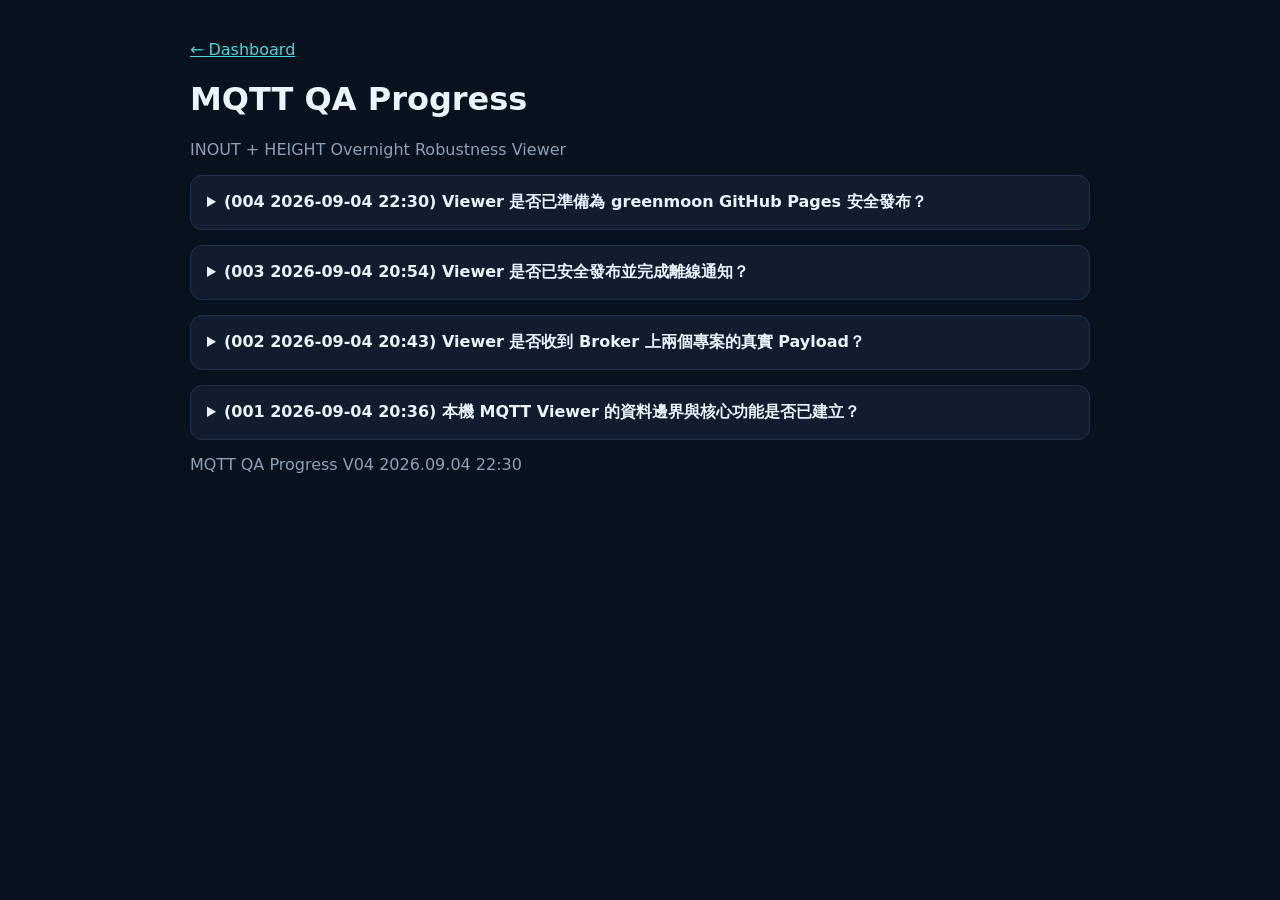
==== docs/qa_mqtt_progress_daily_digest.html @ 219591f7 "Add MQTT INOUT and HEIGHT robustness viewer" ====
<!doctype html>
<html lang="zh-Hant"><head><meta charset="utf-8"><meta name="viewport" content="width=device-width,initial-scale=1">
<title>MQTT QA Progress V04 2026.09.04 22:30</title>
<style>body{max-width:900px;margin:40px auto;padding:0 20px;background:#08111e;color:#eaf4ff;font:16px system-ui}a{color:#3ddbd9}details{background:#101d2f;border:1px solid #203149;border-radius:12px;padding:16px;margin:15px 0}summary{cursor:pointer;font-weight:800}li{margin:8px 0}.muted{color:#8da0b5}</style>
</head><body><p><a href="../index.html">← Dashboard</a></p><h1>MQTT QA Progress</h1><p class="muted">INOUT + HEIGHT Overnight Robustness Viewer</p>
<details><summary>(004 2026-09-04 22:30) Viewer 是否已準備為 greenmoon GitHub Pages 安全發布？</summary><h3>已驗證答案</h3><p>是。已建立不依賴本機 API 的公開快照 fallback，排除 Broker 設定、原始 JSONL 與建置快取，並遮罩裝置 ID。</p><h3>支持細節</h3><ul><li>GitHub repo 名稱與本機資料夾一致：<code>codex_on_MQTT_project</code>。</li><li>公開頁仍顯示已驗證真實 Payload 欄位、健康指數與統計，但清楚標示 VERIFIED SNAPSHOT。</li><li>下一驗證：推送後確認 GitHub Pages HTTP 200 與頁面標題。</li></ul></details>
<details><summary>(003 2026-09-04 20:54) Viewer 是否已安全發布並完成離線通知？</summary><h3>已驗證答案</h3><p>是。公開安全快照已完成正式部署，全球網址可用，並已寄送標題含 FINISHED 與全球網址的 Gmail 通知至指定信箱。</p><h3>支持細節</h3><ul><li>Global URL：<a href="https://mqtt-inout-height-robustness.kevinwei0926.chatgpt.site">mqtt-inout-height-robustness.kevinwei0926.chatgpt.site</a></li><li>公開版已排除 Broker 設定、原始 JSONL，並遮罩裝置 ID。</li><li>公開版呈現已驗證快照，不宣稱為即時 Broker 連線。</li></ul></details>
<details><summary>(002 2026-09-04 20:43) Viewer 是否收到 Broker 上兩個專案的真實 Payload？</summary><h3>已驗證答案</h3><p>是。短期擷取期間 INOUT 與 HEIGHT 各連續收到有效 JSON，兩者有效率及當下健康指數皆為 100%。</p><h3>實測 Payload 證據</h3><ul><li>INOUT：f/s/i/o/e/id 欄位完整。</li><li>HEIGHT：id/install_loc 與原雷達 JSON 欄位完整。</li><li>兩個 Topic 均觀察到約 1 秒週期，短期內沒有 gap 或 JSON 解析失敗。</li><li>此結果只證明短期連線正常；整夜穩定度尚須持續監控後才能下結論。</li></ul></details>
<details><summary>(001 2026-09-04 20:36) 本機 MQTT Viewer 的資料邊界與核心功能是否已建立？</summary><h3>已驗證答案</h3><p>已建立只讀 MQTT 訂閱器、本機 API、JSONL 原始／故障記錄、雙專案即時 Payload 顯示、0–100 健康指數、動態曲線與歷史檔案載入／回放。</p><h3>支持細節</h3><ul><li>Topic：INOUT 使用 <code>inout</code>，HEIGHT 使用 <code>height</code>，預設週期均為 1 秒。</li><li>UART 仍由各 ESP32 韌體擁有；監控工具只讀 MQTT。</li></ul></details>
<footer class="muted">MQTT QA Progress V04 2026.09.04 22:30</footer></body></html>
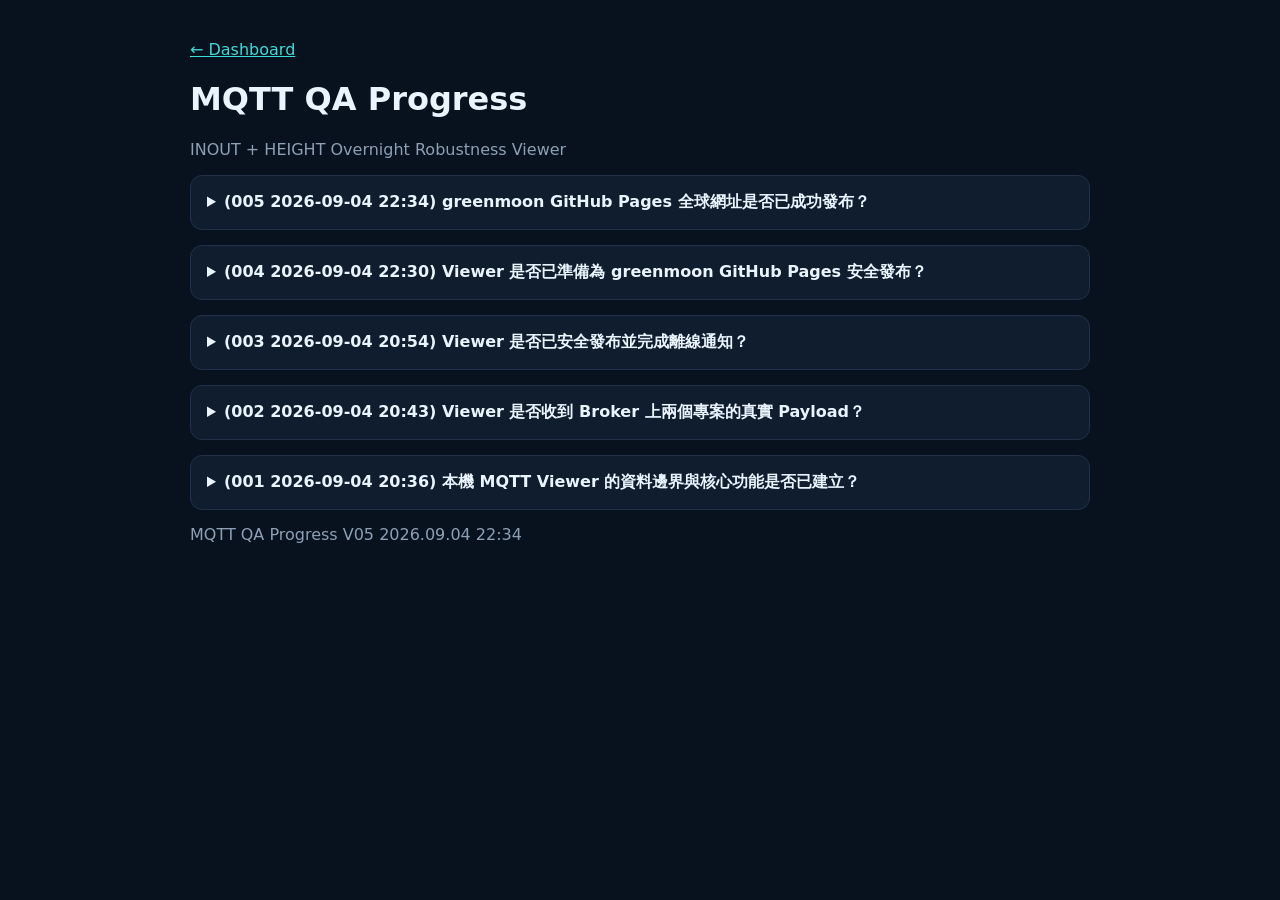
==== commit d2c7b92a: "Record GitHub Pages publication" ====
--- a/docs/qa_mqtt_progress_daily_digest.html
+++ b/docs/qa_mqtt_progress_daily_digest.html
@@ -1,10 +1,11 @@
 <!doctype html>
 <html lang="zh-Hant"><head><meta charset="utf-8"><meta name="viewport" content="width=device-width,initial-scale=1">
-<title>MQTT QA Progress V04 2026.09.04 22:30</title>
+<title>MQTT QA Progress V05 2026.09.04 22:34</title>
 <style>body{max-width:900px;margin:40px auto;padding:0 20px;background:#08111e;color:#eaf4ff;font:16px system-ui}a{color:#3ddbd9}details{background:#101d2f;border:1px solid #203149;border-radius:12px;padding:16px;margin:15px 0}summary{cursor:pointer;font-weight:800}li{margin:8px 0}.muted{color:#8da0b5}</style>
 </head><body><p><a href="../index.html">← Dashboard</a></p><h1>MQTT QA Progress</h1><p class="muted">INOUT + HEIGHT Overnight Robustness Viewer</p>
+<details><summary>(005 2026-09-04 22:34) greenmoon GitHub Pages 全球網址是否已成功發布？</summary><h3>已驗證答案</h3><p>是。Repo 已建立並推送至 greenmoon，GitHub Pages 首次建置狀態為 built，全球網址回傳 HTTP 200 且標題正確。</p><h3>支持細節</h3><ul><li>Repo：<a href="https://github.com/greenmoon/codex_on_MQTT_project">github.com/greenmoon/codex_on_MQTT_project</a></li><li>Global URL：<a href="https://greenmoon.github.io/codex_on_MQTT_project/">greenmoon.github.io/codex_on_MQTT_project</a></li><li>公開頁採用安全快照 fallback；本機啟動 monitor.py 時仍使用即時 MQTT API。</li></ul></details>
 <details><summary>(004 2026-09-04 22:30) Viewer 是否已準備為 greenmoon GitHub Pages 安全發布？</summary><h3>已驗證答案</h3><p>是。已建立不依賴本機 API 的公開快照 fallback，排除 Broker 設定、原始 JSONL 與建置快取，並遮罩裝置 ID。</p><h3>支持細節</h3><ul><li>GitHub repo 名稱與本機資料夾一致：<code>codex_on_MQTT_project</code>。</li><li>公開頁仍顯示已驗證真實 Payload 欄位、健康指數與統計，但清楚標示 VERIFIED SNAPSHOT。</li><li>下一驗證：推送後確認 GitHub Pages HTTP 200 與頁面標題。</li></ul></details>
 <details><summary>(003 2026-09-04 20:54) Viewer 是否已安全發布並完成離線通知？</summary><h3>已驗證答案</h3><p>是。公開安全快照已完成正式部署，全球網址可用，並已寄送標題含 FINISHED 與全球網址的 Gmail 通知至指定信箱。</p><h3>支持細節</h3><ul><li>Global URL：<a href="https://mqtt-inout-height-robustness.kevinwei0926.chatgpt.site">mqtt-inout-height-robustness.kevinwei0926.chatgpt.site</a></li><li>公開版已排除 Broker 設定、原始 JSONL，並遮罩裝置 ID。</li><li>公開版呈現已驗證快照，不宣稱為即時 Broker 連線。</li></ul></details>
 <details><summary>(002 2026-09-04 20:43) Viewer 是否收到 Broker 上兩個專案的真實 Payload？</summary><h3>已驗證答案</h3><p>是。短期擷取期間 INOUT 與 HEIGHT 各連續收到有效 JSON，兩者有效率及當下健康指數皆為 100%。</p><h3>實測 Payload 證據</h3><ul><li>INOUT：f/s/i/o/e/id 欄位完整。</li><li>HEIGHT：id/install_loc 與原雷達 JSON 欄位完整。</li><li>兩個 Topic 均觀察到約 1 秒週期，短期內沒有 gap 或 JSON 解析失敗。</li><li>此結果只證明短期連線正常；整夜穩定度尚須持續監控後才能下結論。</li></ul></details>
 <details><summary>(001 2026-09-04 20:36) 本機 MQTT Viewer 的資料邊界與核心功能是否已建立？</summary><h3>已驗證答案</h3><p>已建立只讀 MQTT 訂閱器、本機 API、JSONL 原始／故障記錄、雙專案即時 Payload 顯示、0–100 健康指數、動態曲線與歷史檔案載入／回放。</p><h3>支持細節</h3><ul><li>Topic：INOUT 使用 <code>inout</code>，HEIGHT 使用 <code>height</code>，預設週期均為 1 秒。</li><li>UART 仍由各 ESP32 韌體擁有；監控工具只讀 MQTT。</li></ul></details>
-<footer class="muted">MQTT QA Progress V04 2026.09.04 22:30</footer></body></html>
+<footer class="muted">MQTT QA Progress V05 2026.09.04 22:34</footer></body></html>
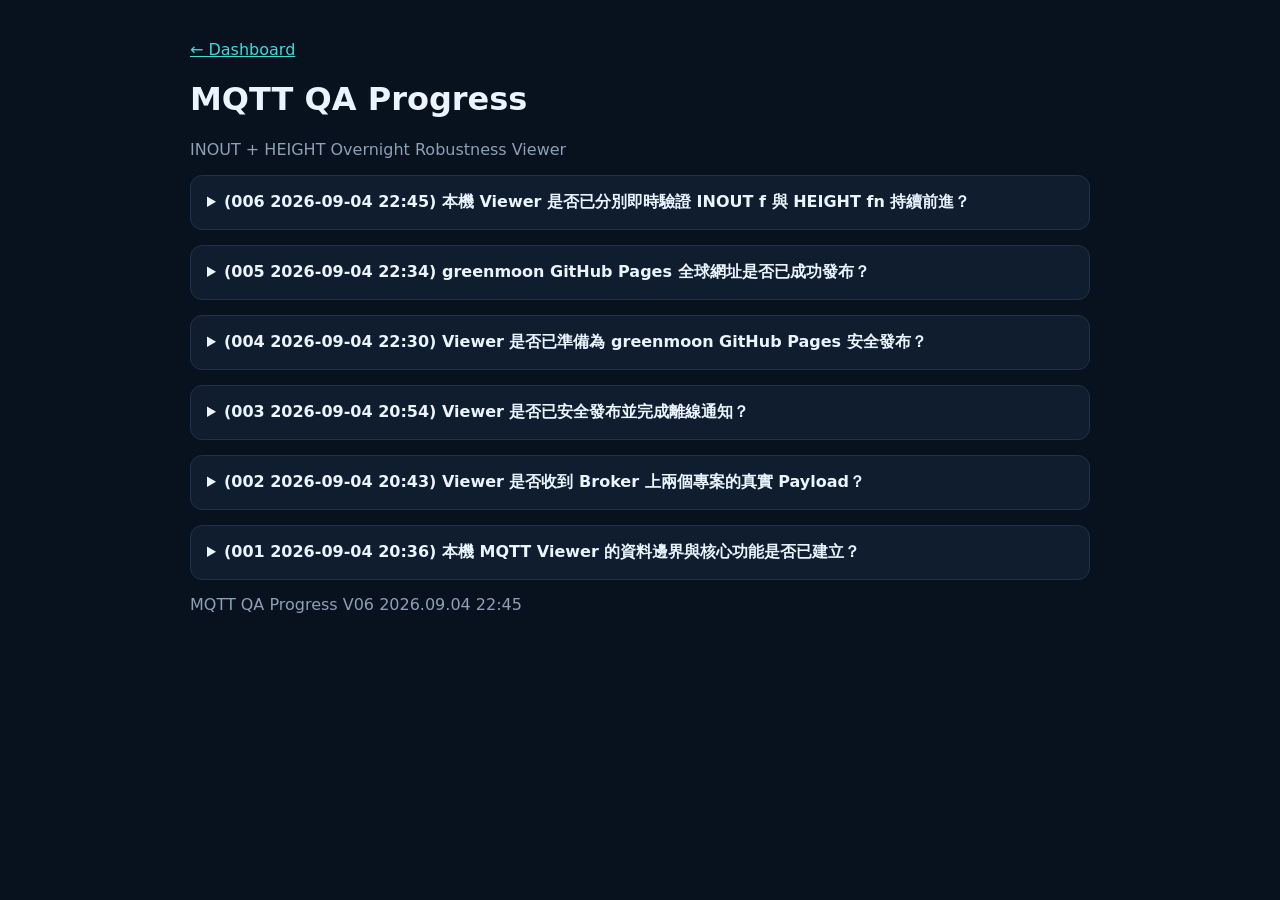
==== commit ba70c7d0: "Add real-time frame and timing health curves" ====
--- a/docs/qa_mqtt_progress_daily_digest.html
+++ b/docs/qa_mqtt_progress_daily_digest.html
@@ -1,11 +1,12 @@
 <!doctype html>
 <html lang="zh-Hant"><head><meta charset="utf-8"><meta name="viewport" content="width=device-width,initial-scale=1">
-<title>MQTT QA Progress V05 2026.09.04 22:34</title>
+<title>MQTT QA Progress V06 2026.09.04 22:45</title>
 <style>body{max-width:900px;margin:40px auto;padding:0 20px;background:#08111e;color:#eaf4ff;font:16px system-ui}a{color:#3ddbd9}details{background:#101d2f;border:1px solid #203149;border-radius:12px;padding:16px;margin:15px 0}summary{cursor:pointer;font-weight:800}li{margin:8px 0}.muted{color:#8da0b5}</style>
 </head><body><p><a href="../index.html">← Dashboard</a></p><h1>MQTT QA Progress</h1><p class="muted">INOUT + HEIGHT Overnight Robustness Viewer</p>
+<details><summary>(006 2026-09-04 22:45) 本機 Viewer 是否已分別即時驗證 INOUT f 與 HEIGHT fn 持續前進？</summary><h3>已驗證答案</h3><p>是。更新後的 MQTT Client 同時訂閱兩個 Topic，實測 INOUT f 與 HEIGHT fn 均持續增加，並已在同一頁加入 Frame Delta、訊息間隔與健康指數三組動態曲線。</p><h3>支持細節</h3><ul><li>INOUT 最新實測 f=626158，Frame Delta 約 12–13。</li><li>HEIGHT 最新實測 fn=1001844，Frame Delta 約 20。</li><li>兩者訊息間隔約 0.9–1.1 秒，有效率 100%，stall=0、rollback=0。</li><li>連續三次 Frame 不變會記錄 frame_stalled；Frame 倒退會記錄 frame_rollback。</li><li>Broker 未開放 WebSocket/TLS 常見連接埠，故 GitHub Pages 只能安全顯示已驗證快照；真正即時畫面由本機 monitor.py 提供。</li></ul></details>
 <details><summary>(005 2026-09-04 22:34) greenmoon GitHub Pages 全球網址是否已成功發布？</summary><h3>已驗證答案</h3><p>是。Repo 已建立並推送至 greenmoon，GitHub Pages 首次建置狀態為 built，全球網址回傳 HTTP 200 且標題正確。</p><h3>支持細節</h3><ul><li>Repo：<a href="https://github.com/greenmoon/codex_on_MQTT_project">github.com/greenmoon/codex_on_MQTT_project</a></li><li>Global URL：<a href="https://greenmoon.github.io/codex_on_MQTT_project/">greenmoon.github.io/codex_on_MQTT_project</a></li><li>公開頁採用安全快照 fallback；本機啟動 monitor.py 時仍使用即時 MQTT API。</li></ul></details>
 <details><summary>(004 2026-09-04 22:30) Viewer 是否已準備為 greenmoon GitHub Pages 安全發布？</summary><h3>已驗證答案</h3><p>是。已建立不依賴本機 API 的公開快照 fallback，排除 Broker 設定、原始 JSONL 與建置快取，並遮罩裝置 ID。</p><h3>支持細節</h3><ul><li>GitHub repo 名稱與本機資料夾一致：<code>codex_on_MQTT_project</code>。</li><li>公開頁仍顯示已驗證真實 Payload 欄位、健康指數與統計，但清楚標示 VERIFIED SNAPSHOT。</li><li>下一驗證：推送後確認 GitHub Pages HTTP 200 與頁面標題。</li></ul></details>
 <details><summary>(003 2026-09-04 20:54) Viewer 是否已安全發布並完成離線通知？</summary><h3>已驗證答案</h3><p>是。公開安全快照已完成正式部署，全球網址可用，並已寄送標題含 FINISHED 與全球網址的 Gmail 通知至指定信箱。</p><h3>支持細節</h3><ul><li>Global URL：<a href="https://mqtt-inout-height-robustness.kevinwei0926.chatgpt.site">mqtt-inout-height-robustness.kevinwei0926.chatgpt.site</a></li><li>公開版已排除 Broker 設定、原始 JSONL，並遮罩裝置 ID。</li><li>公開版呈現已驗證快照，不宣稱為即時 Broker 連線。</li></ul></details>
 <details><summary>(002 2026-09-04 20:43) Viewer 是否收到 Broker 上兩個專案的真實 Payload？</summary><h3>已驗證答案</h3><p>是。短期擷取期間 INOUT 與 HEIGHT 各連續收到有效 JSON，兩者有效率及當下健康指數皆為 100%。</p><h3>實測 Payload 證據</h3><ul><li>INOUT：f/s/i/o/e/id 欄位完整。</li><li>HEIGHT：id/install_loc 與原雷達 JSON 欄位完整。</li><li>兩個 Topic 均觀察到約 1 秒週期，短期內沒有 gap 或 JSON 解析失敗。</li><li>此結果只證明短期連線正常；整夜穩定度尚須持續監控後才能下結論。</li></ul></details>
 <details><summary>(001 2026-09-04 20:36) 本機 MQTT Viewer 的資料邊界與核心功能是否已建立？</summary><h3>已驗證答案</h3><p>已建立只讀 MQTT 訂閱器、本機 API、JSONL 原始／故障記錄、雙專案即時 Payload 顯示、0–100 健康指數、動態曲線與歷史檔案載入／回放。</p><h3>支持細節</h3><ul><li>Topic：INOUT 使用 <code>inout</code>，HEIGHT 使用 <code>height</code>，預設週期均為 1 秒。</li><li>UART 仍由各 ESP32 韌體擁有；監控工具只讀 MQTT。</li></ul></details>
-<footer class="muted">MQTT QA Progress V05 2026.09.04 22:34</footer></body></html>
+<footer class="muted">MQTT QA Progress V06 2026.09.04 22:45</footer></body></html>
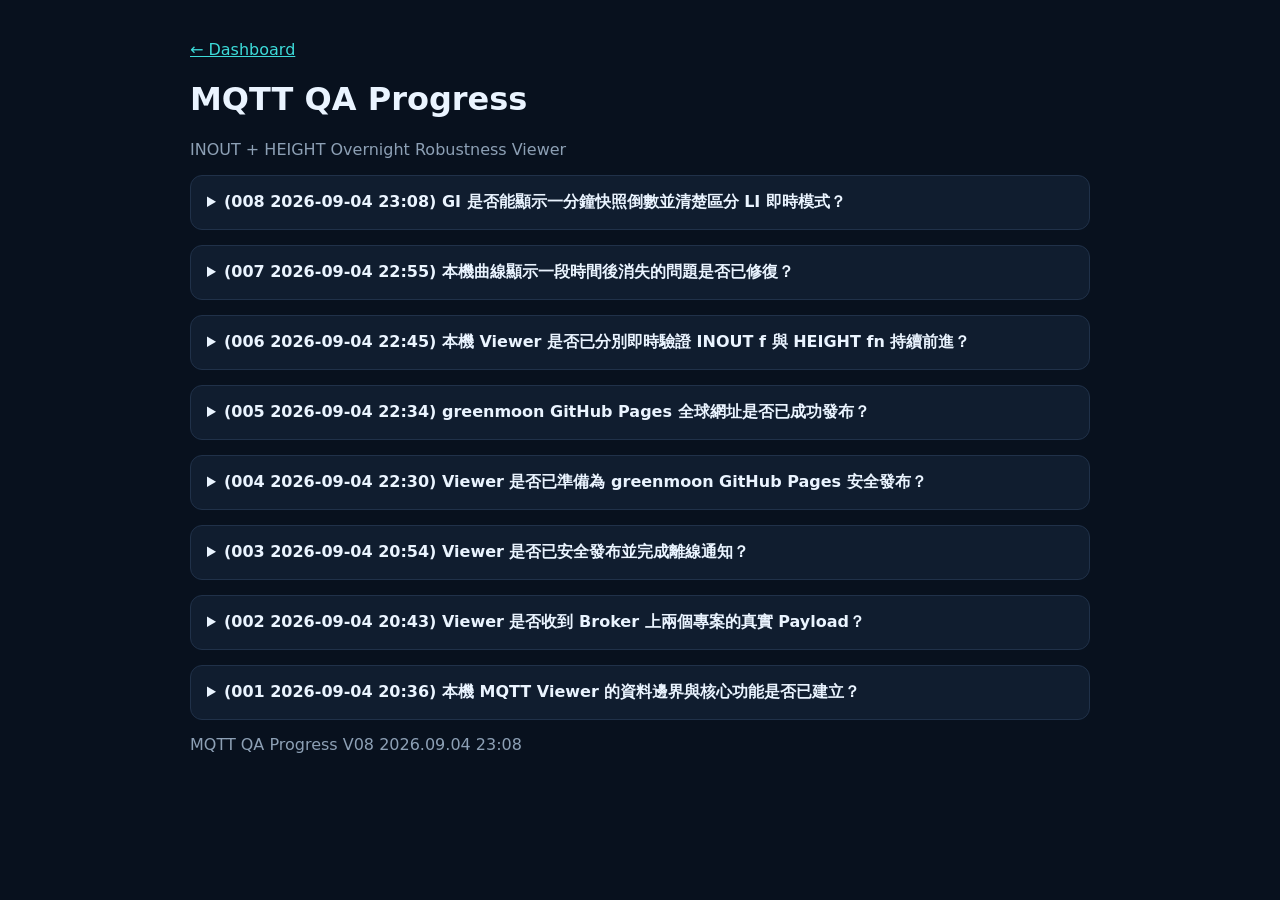
==== commit 2298c172: "Add one-minute global snapshot countdown" ====
--- a/docs/qa_mqtt_progress_daily_digest.html
+++ b/docs/qa_mqtt_progress_daily_digest.html
@@ -1,12 +1,14 @@
 <!doctype html>
 <html lang="zh-Hant"><head><meta charset="utf-8"><meta name="viewport" content="width=device-width,initial-scale=1">
-<title>MQTT QA Progress V06 2026.09.04 22:45</title>
+<title>MQTT QA Progress V08 2026.09.04 23:08</title>
 <style>body{max-width:900px;margin:40px auto;padding:0 20px;background:#08111e;color:#eaf4ff;font:16px system-ui}a{color:#3ddbd9}details{background:#101d2f;border:1px solid #203149;border-radius:12px;padding:16px;margin:15px 0}summary{cursor:pointer;font-weight:800}li{margin:8px 0}.muted{color:#8da0b5}</style>
 </head><body><p><a href="../index.html">← Dashboard</a></p><h1>MQTT QA Progress</h1><p class="muted">INOUT + HEIGHT Overnight Robustness Viewer</p>
+<details><summary>(008 2026-09-04 23:08) GI 是否能顯示一分鐘快照倒數並清楚區分 LI 即時模式？</summary><h3>已驗證答案</h3><p>是。LI 已驗證顯示 LIVE MQTT 且隱藏快照倒數；GI 會顯示最後快照時間、01:00 倒數，並每分鐘以防快取網址檢查 snapshot.json。</p><h3>支持細節</h3><ul><li>取得新版本時顯示 NEW SNAPSHOT RECEIVED。</li><li>倒數結束但 GitHub Pages 尚未發布新檔時顯示 WAITING FOR SNAPSHOT DEPLOYMENT。</li><li>快照超過 90 秒與 3 分鐘時分別顯示 SNAPSHOT DELAYED 與 SNAPSHOT OFFLINE。</li><li>新增 export_snapshot.py，公開快照不含 Broker 位址，裝置 ID 已遮罩，每個專案保留最近 60 點曲線。</li></ul></details>
+<details><summary>(007 2026-09-04 22:55) 本機曲線顯示一段時間後消失的問題是否已修復？</summary><h3>已驗證答案</h3><p>是。Canvas 現在使用固定的 CSS 邏輯高度，並只將 DPR 套用於內部像素緩衝區，避免每秒重繪時高度重複倍增而造成記憶體膨脹、白屏或破圖。</p><h3>支持細節</h3><ul><li>健康指數曲線固定為 240px；Frame Delta 與訊息間隔曲線固定為 210px。</li><li>DPR 上限設為 2，兼顧 Retina 清晰度與長時間記憶體穩定。</li><li>每次重繪使用 setTransform 重設比例，不累積 Canvas transform。</li><li>本機 BROKER CONNECTED 狀態下持續輪詢 12 秒，三張曲線重繪前後皆保持 480／420／420 內部像素高度，且瀏覽器錯誤數為 0。</li></ul></details>
 <details><summary>(006 2026-09-04 22:45) 本機 Viewer 是否已分別即時驗證 INOUT f 與 HEIGHT fn 持續前進？</summary><h3>已驗證答案</h3><p>是。更新後的 MQTT Client 同時訂閱兩個 Topic，實測 INOUT f 與 HEIGHT fn 均持續增加，並已在同一頁加入 Frame Delta、訊息間隔與健康指數三組動態曲線。</p><h3>支持細節</h3><ul><li>INOUT 最新實測 f=626158，Frame Delta 約 12–13。</li><li>HEIGHT 最新實測 fn=1001844，Frame Delta 約 20。</li><li>兩者訊息間隔約 0.9–1.1 秒，有效率 100%，stall=0、rollback=0。</li><li>連續三次 Frame 不變會記錄 frame_stalled；Frame 倒退會記錄 frame_rollback。</li><li>Broker 未開放 WebSocket/TLS 常見連接埠，故 GitHub Pages 只能安全顯示已驗證快照；真正即時畫面由本機 monitor.py 提供。</li></ul></details>
 <details><summary>(005 2026-09-04 22:34) greenmoon GitHub Pages 全球網址是否已成功發布？</summary><h3>已驗證答案</h3><p>是。Repo 已建立並推送至 greenmoon，GitHub Pages 首次建置狀態為 built，全球網址回傳 HTTP 200 且標題正確。</p><h3>支持細節</h3><ul><li>Repo：<a href="https://github.com/greenmoon/codex_on_MQTT_project">github.com/greenmoon/codex_on_MQTT_project</a></li><li>Global URL：<a href="https://greenmoon.github.io/codex_on_MQTT_project/">greenmoon.github.io/codex_on_MQTT_project</a></li><li>公開頁採用安全快照 fallback；本機啟動 monitor.py 時仍使用即時 MQTT API。</li></ul></details>
 <details><summary>(004 2026-09-04 22:30) Viewer 是否已準備為 greenmoon GitHub Pages 安全發布？</summary><h3>已驗證答案</h3><p>是。已建立不依賴本機 API 的公開快照 fallback，排除 Broker 設定、原始 JSONL 與建置快取，並遮罩裝置 ID。</p><h3>支持細節</h3><ul><li>GitHub repo 名稱與本機資料夾一致：<code>codex_on_MQTT_project</code>。</li><li>公開頁仍顯示已驗證真實 Payload 欄位、健康指數與統計，但清楚標示 VERIFIED SNAPSHOT。</li><li>下一驗證：推送後確認 GitHub Pages HTTP 200 與頁面標題。</li></ul></details>
 <details><summary>(003 2026-09-04 20:54) Viewer 是否已安全發布並完成離線通知？</summary><h3>已驗證答案</h3><p>是。公開安全快照已完成正式部署，全球網址可用，並已寄送標題含 FINISHED 與全球網址的 Gmail 通知至指定信箱。</p><h3>支持細節</h3><ul><li>Global URL：<a href="https://mqtt-inout-height-robustness.kevinwei0926.chatgpt.site">mqtt-inout-height-robustness.kevinwei0926.chatgpt.site</a></li><li>公開版已排除 Broker 設定、原始 JSONL，並遮罩裝置 ID。</li><li>公開版呈現已驗證快照，不宣稱為即時 Broker 連線。</li></ul></details>
 <details><summary>(002 2026-09-04 20:43) Viewer 是否收到 Broker 上兩個專案的真實 Payload？</summary><h3>已驗證答案</h3><p>是。短期擷取期間 INOUT 與 HEIGHT 各連續收到有效 JSON，兩者有效率及當下健康指數皆為 100%。</p><h3>實測 Payload 證據</h3><ul><li>INOUT：f/s/i/o/e/id 欄位完整。</li><li>HEIGHT：id/install_loc 與原雷達 JSON 欄位完整。</li><li>兩個 Topic 均觀察到約 1 秒週期，短期內沒有 gap 或 JSON 解析失敗。</li><li>此結果只證明短期連線正常；整夜穩定度尚須持續監控後才能下結論。</li></ul></details>
 <details><summary>(001 2026-09-04 20:36) 本機 MQTT Viewer 的資料邊界與核心功能是否已建立？</summary><h3>已驗證答案</h3><p>已建立只讀 MQTT 訂閱器、本機 API、JSONL 原始／故障記錄、雙專案即時 Payload 顯示、0–100 健康指數、動態曲線與歷史檔案載入／回放。</p><h3>支持細節</h3><ul><li>Topic：INOUT 使用 <code>inout</code>，HEIGHT 使用 <code>height</code>，預設週期均為 1 秒。</li><li>UART 仍由各 ESP32 韌體擁有；監控工具只讀 MQTT。</li></ul></details>
-<footer class="muted">MQTT QA Progress V06 2026.09.04 22:45</footer></body></html>
+<footer class="muted">MQTT QA Progress V08 2026.09.04 23:08</footer></body></html>
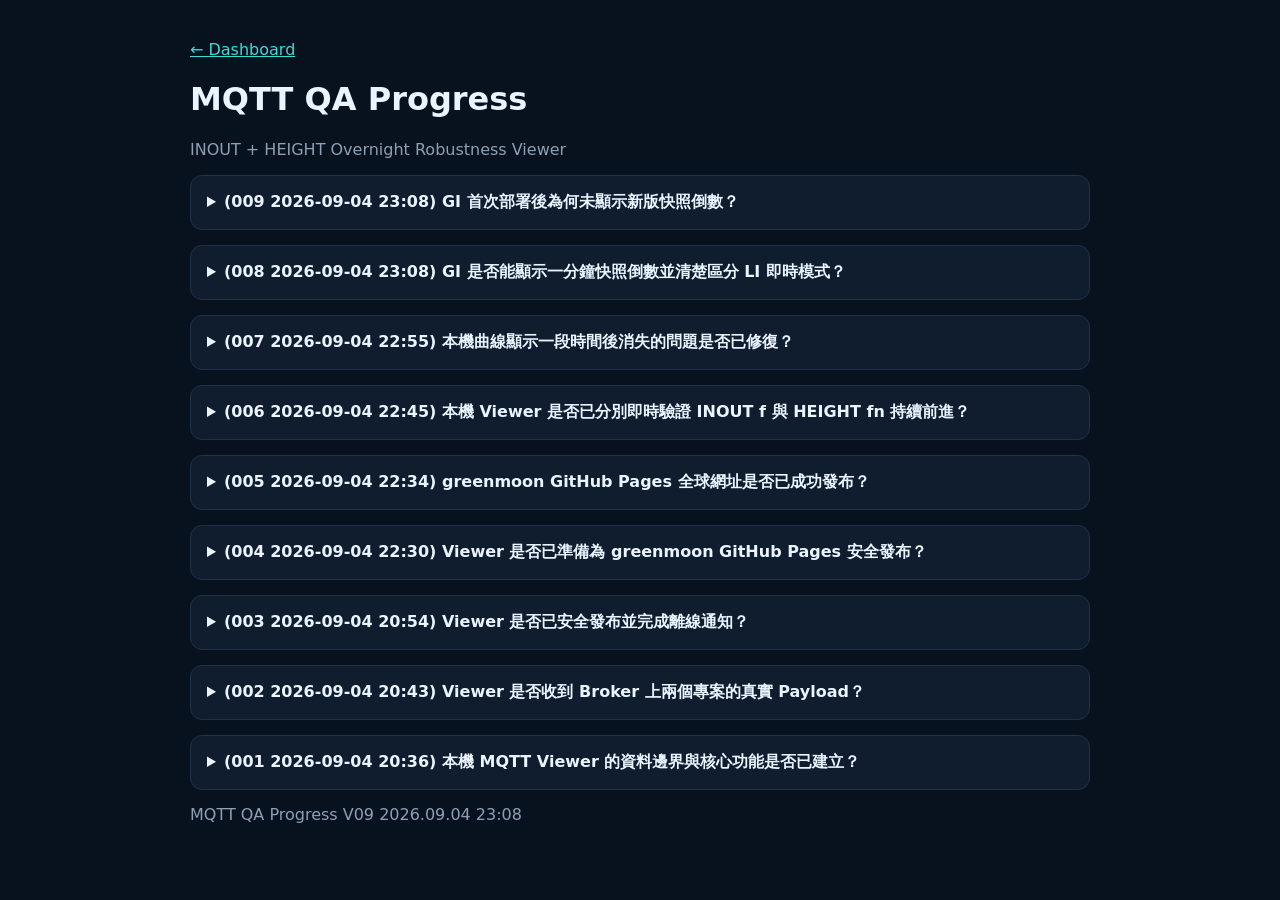
==== commit afb2abee: "Bust cached dashboard assets" ====
--- a/docs/qa_mqtt_progress_daily_digest.html
+++ b/docs/qa_mqtt_progress_daily_digest.html
@@ -1,8 +1,9 @@
 <!doctype html>
 <html lang="zh-Hant"><head><meta charset="utf-8"><meta name="viewport" content="width=device-width,initial-scale=1">
-<title>MQTT QA Progress V08 2026.09.04 23:08</title>
+<title>MQTT QA Progress V09 2026.09.04 23:08</title>
 <style>body{max-width:900px;margin:40px auto;padding:0 20px;background:#08111e;color:#eaf4ff;font:16px system-ui}a{color:#3ddbd9}details{background:#101d2f;border:1px solid #203149;border-radius:12px;padding:16px;margin:15px 0}summary{cursor:pointer;font-weight:800}li{margin:8px 0}.muted{color:#8da0b5}</style>
 </head><body><p><a href="../index.html">← Dashboard</a></p><h1>MQTT QA Progress</h1><p class="muted">INOUT + HEIGHT Overnight Robustness Viewer</p>
+<details><summary>(009 2026-09-04 23:08) GI 首次部署後為何未顯示新版快照倒數？</summary><h3>已驗證答案</h3><p>GitHub Pages 已發布新版 index.html，但 CDN 仍回傳舊 app.js，因此新倒數節點存在卻由舊程式控制。已為 CSS 與 JavaScript 加入 V09 版本參數，強制全球頁面載入同版資源。</p><h3>支持細節</h3><ul><li>部署檢查時頁面標題為 V08，但快照時間仍為 -- 且倒數區塊保持隱藏，證實 HTML 與 JavaScript 版本不同步。</li><li>資源網址更新為 style.css?v=09 與 app.js?v=09。</li><li>下一驗證：V09 發布後確認快照區塊可見、最後快照時間有效、一分鐘倒數開始遞減。</li></ul></details>
 <details><summary>(008 2026-09-04 23:08) GI 是否能顯示一分鐘快照倒數並清楚區分 LI 即時模式？</summary><h3>已驗證答案</h3><p>是。LI 已驗證顯示 LIVE MQTT 且隱藏快照倒數；GI 會顯示最後快照時間、01:00 倒數，並每分鐘以防快取網址檢查 snapshot.json。</p><h3>支持細節</h3><ul><li>取得新版本時顯示 NEW SNAPSHOT RECEIVED。</li><li>倒數結束但 GitHub Pages 尚未發布新檔時顯示 WAITING FOR SNAPSHOT DEPLOYMENT。</li><li>快照超過 90 秒與 3 分鐘時分別顯示 SNAPSHOT DELAYED 與 SNAPSHOT OFFLINE。</li><li>新增 export_snapshot.py，公開快照不含 Broker 位址，裝置 ID 已遮罩，每個專案保留最近 60 點曲線。</li></ul></details>
 <details><summary>(007 2026-09-04 22:55) 本機曲線顯示一段時間後消失的問題是否已修復？</summary><h3>已驗證答案</h3><p>是。Canvas 現在使用固定的 CSS 邏輯高度，並只將 DPR 套用於內部像素緩衝區，避免每秒重繪時高度重複倍增而造成記憶體膨脹、白屏或破圖。</p><h3>支持細節</h3><ul><li>健康指數曲線固定為 240px；Frame Delta 與訊息間隔曲線固定為 210px。</li><li>DPR 上限設為 2，兼顧 Retina 清晰度與長時間記憶體穩定。</li><li>每次重繪使用 setTransform 重設比例，不累積 Canvas transform。</li><li>本機 BROKER CONNECTED 狀態下持續輪詢 12 秒，三張曲線重繪前後皆保持 480／420／420 內部像素高度，且瀏覽器錯誤數為 0。</li></ul></details>
 <details><summary>(006 2026-09-04 22:45) 本機 Viewer 是否已分別即時驗證 INOUT f 與 HEIGHT fn 持續前進？</summary><h3>已驗證答案</h3><p>是。更新後的 MQTT Client 同時訂閱兩個 Topic，實測 INOUT f 與 HEIGHT fn 均持續增加，並已在同一頁加入 Frame Delta、訊息間隔與健康指數三組動態曲線。</p><h3>支持細節</h3><ul><li>INOUT 最新實測 f=626158，Frame Delta 約 12–13。</li><li>HEIGHT 最新實測 fn=1001844，Frame Delta 約 20。</li><li>兩者訊息間隔約 0.9–1.1 秒，有效率 100%，stall=0、rollback=0。</li><li>連續三次 Frame 不變會記錄 frame_stalled；Frame 倒退會記錄 frame_rollback。</li><li>Broker 未開放 WebSocket/TLS 常見連接埠，故 GitHub Pages 只能安全顯示已驗證快照；真正即時畫面由本機 monitor.py 提供。</li></ul></details>
@@ -11,4 +12,4 @@
 <details><summary>(003 2026-09-04 20:54) Viewer 是否已安全發布並完成離線通知？</summary><h3>已驗證答案</h3><p>是。公開安全快照已完成正式部署，全球網址可用，並已寄送標題含 FINISHED 與全球網址的 Gmail 通知至指定信箱。</p><h3>支持細節</h3><ul><li>Global URL：<a href="https://mqtt-inout-height-robustness.kevinwei0926.chatgpt.site">mqtt-inout-height-robustness.kevinwei0926.chatgpt.site</a></li><li>公開版已排除 Broker 設定、原始 JSONL，並遮罩裝置 ID。</li><li>公開版呈現已驗證快照，不宣稱為即時 Broker 連線。</li></ul></details>
 <details><summary>(002 2026-09-04 20:43) Viewer 是否收到 Broker 上兩個專案的真實 Payload？</summary><h3>已驗證答案</h3><p>是。短期擷取期間 INOUT 與 HEIGHT 各連續收到有效 JSON，兩者有效率及當下健康指數皆為 100%。</p><h3>實測 Payload 證據</h3><ul><li>INOUT：f/s/i/o/e/id 欄位完整。</li><li>HEIGHT：id/install_loc 與原雷達 JSON 欄位完整。</li><li>兩個 Topic 均觀察到約 1 秒週期，短期內沒有 gap 或 JSON 解析失敗。</li><li>此結果只證明短期連線正常；整夜穩定度尚須持續監控後才能下結論。</li></ul></details>
 <details><summary>(001 2026-09-04 20:36) 本機 MQTT Viewer 的資料邊界與核心功能是否已建立？</summary><h3>已驗證答案</h3><p>已建立只讀 MQTT 訂閱器、本機 API、JSONL 原始／故障記錄、雙專案即時 Payload 顯示、0–100 健康指數、動態曲線與歷史檔案載入／回放。</p><h3>支持細節</h3><ul><li>Topic：INOUT 使用 <code>inout</code>，HEIGHT 使用 <code>height</code>，預設週期均為 1 秒。</li><li>UART 仍由各 ESP32 韌體擁有；監控工具只讀 MQTT。</li></ul></details>
-<footer class="muted">MQTT QA Progress V08 2026.09.04 23:08</footer></body></html>
+<footer class="muted">MQTT QA Progress V09 2026.09.04 23:08</footer></body></html>
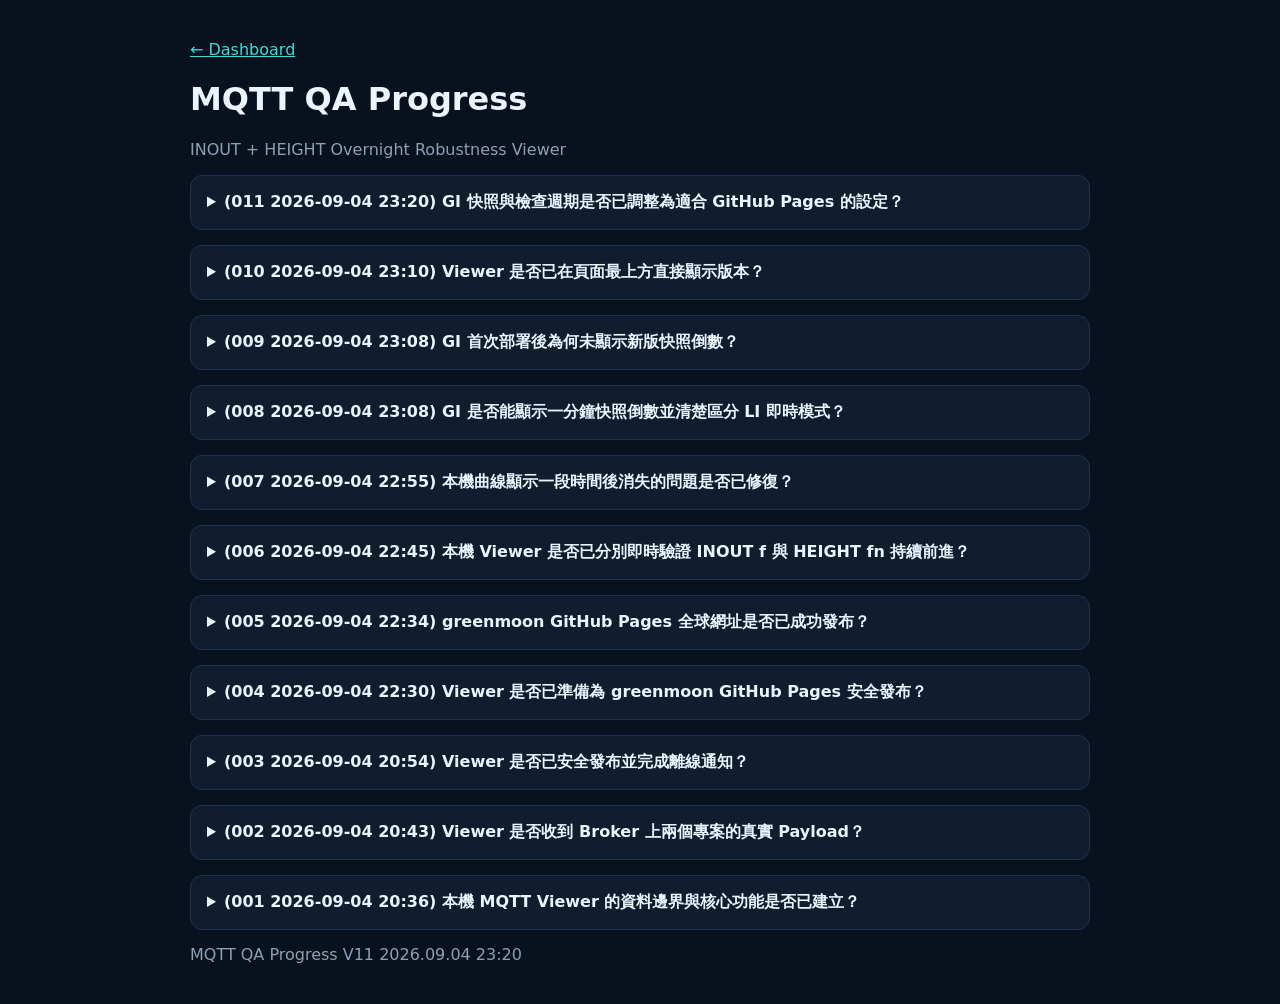
==== commit 15f8eb61: "Set five-minute snapshot cadence" ====
--- a/docs/qa_mqtt_progress_daily_digest.html
+++ b/docs/qa_mqtt_progress_daily_digest.html
@@ -1,9 +1,11 @@
 <!doctype html>
 <html lang="zh-Hant"><head><meta charset="utf-8"><meta name="viewport" content="width=device-width,initial-scale=1">
-<title>MQTT QA Progress V09 2026.09.04 23:08</title>
+<title>MQTT QA Progress V11 2026.09.04 23:20</title>
 <style>body{max-width:900px;margin:40px auto;padding:0 20px;background:#08111e;color:#eaf4ff;font:16px system-ui}a{color:#3ddbd9}details{background:#101d2f;border:1px solid #203149;border-radius:12px;padding:16px;margin:15px 0}summary{cursor:pointer;font-weight:800}li{margin:8px 0}.muted{color:#8da0b5}</style>
 </head><body><p><a href="../index.html">← Dashboard</a></p><h1>MQTT QA Progress</h1><p class="muted">INOUT + HEIGHT Overnight Robustness Viewer</p>
-<details><summary>(009 2026-09-04 23:08) GI 首次部署後為何未顯示新版快照倒數？</summary><h3>已驗證答案</h3><p>GitHub Pages 已發布新版 index.html，但 CDN 仍回傳舊 app.js，因此新倒數節點存在卻由舊程式控制。已為 CSS 與 JavaScript 加入 V09 版本參數，強制全球頁面載入同版資源。</p><h3>支持細節</h3><ul><li>部署檢查時頁面標題為 V08，但快照時間仍為 -- 且倒數區塊保持隱藏，證實 HTML 與 JavaScript 版本不同步。</li><li>資源網址更新為 style.css?v=09 與 app.js?v=09。</li><li>下一驗證：V09 發布後確認快照區塊可見、最後快照時間有效、一分鐘倒數開始遞減。</li></ul></details>
+<details><summary>(011 2026-09-04 23:20) GI 快照與檢查週期是否已調整為適合 GitHub Pages 的設定？</summary><h3>已驗證答案</h3><p>是。V11 頁首直接顯示版本，GI 明確顯示 05:00 快照週期，並每 30 秒檢查一次新 snapshot.json。</p><h3>支持細節</h3><ul><li>快照年齡 0–7 分鐘顯示 VERIFIED SNAPSHOT。</li><li>超過 7 分鐘顯示 SNAPSHOT DELAYED；超過 15 分鐘顯示 SNAPSHOT OFFLINE。</li><li>LI 仍由 monitor.py 即時訂閱 MQTT，不受 GI 快照週期影響。</li></ul></details>
+<details><summary>(010 2026-09-04 23:10) Viewer 是否已在頁面最上方直接顯示版本？</summary><h3>已驗證答案</h3><p>是。最上方品牌列現在顯示 JOYBIEN · REAL MQTT OBSERVABILITY · V10，使用者不必查看瀏覽器標題即可確認目前版本。</p><h3>支持細節</h3><ul><li>HTML 文件標題同步更新為 V10。</li><li>CSS 與 JavaScript 資源參數同步更新為 v=10，避免部署後讀取舊快取。</li></ul></details>
+<details><summary>(009 2026-09-04 23:08) GI 首次部署後為何未顯示新版快照倒數？</summary><h3>已驗證答案</h3><p>GitHub Pages 已發布新版 index.html，但 CDN 仍回傳舊 app.js，因此新倒數節點存在卻由舊程式控制。已為 CSS 與 JavaScript 加入 V09 版本參數，強制全球頁面載入同版資源。</p><h3>支持細節</h3><ul><li>部署檢查時頁面標題為 V08，但快照時間仍為 -- 且倒數區塊保持隱藏，證實 HTML 與 JavaScript 版本不同步。</li><li>資源網址更新為 style.css?v=09 與 app.js?v=09。</li><li>V09 全球頁已驗證顯示最後快照 2026/9/4 23:06:38，倒數由 01:00 正常遞減至 00:47，過期資料如實顯示 SNAPSHOT OFFLINE。</li></ul></details>
 <details><summary>(008 2026-09-04 23:08) GI 是否能顯示一分鐘快照倒數並清楚區分 LI 即時模式？</summary><h3>已驗證答案</h3><p>是。LI 已驗證顯示 LIVE MQTT 且隱藏快照倒數；GI 會顯示最後快照時間、01:00 倒數，並每分鐘以防快取網址檢查 snapshot.json。</p><h3>支持細節</h3><ul><li>取得新版本時顯示 NEW SNAPSHOT RECEIVED。</li><li>倒數結束但 GitHub Pages 尚未發布新檔時顯示 WAITING FOR SNAPSHOT DEPLOYMENT。</li><li>快照超過 90 秒與 3 分鐘時分別顯示 SNAPSHOT DELAYED 與 SNAPSHOT OFFLINE。</li><li>新增 export_snapshot.py，公開快照不含 Broker 位址，裝置 ID 已遮罩，每個專案保留最近 60 點曲線。</li></ul></details>
 <details><summary>(007 2026-09-04 22:55) 本機曲線顯示一段時間後消失的問題是否已修復？</summary><h3>已驗證答案</h3><p>是。Canvas 現在使用固定的 CSS 邏輯高度，並只將 DPR 套用於內部像素緩衝區，避免每秒重繪時高度重複倍增而造成記憶體膨脹、白屏或破圖。</p><h3>支持細節</h3><ul><li>健康指數曲線固定為 240px；Frame Delta 與訊息間隔曲線固定為 210px。</li><li>DPR 上限設為 2，兼顧 Retina 清晰度與長時間記憶體穩定。</li><li>每次重繪使用 setTransform 重設比例，不累積 Canvas transform。</li><li>本機 BROKER CONNECTED 狀態下持續輪詢 12 秒，三張曲線重繪前後皆保持 480／420／420 內部像素高度，且瀏覽器錯誤數為 0。</li></ul></details>
 <details><summary>(006 2026-09-04 22:45) 本機 Viewer 是否已分別即時驗證 INOUT f 與 HEIGHT fn 持續前進？</summary><h3>已驗證答案</h3><p>是。更新後的 MQTT Client 同時訂閱兩個 Topic，實測 INOUT f 與 HEIGHT fn 均持續增加，並已在同一頁加入 Frame Delta、訊息間隔與健康指數三組動態曲線。</p><h3>支持細節</h3><ul><li>INOUT 最新實測 f=626158，Frame Delta 約 12–13。</li><li>HEIGHT 最新實測 fn=1001844，Frame Delta 約 20。</li><li>兩者訊息間隔約 0.9–1.1 秒，有效率 100%，stall=0、rollback=0。</li><li>連續三次 Frame 不變會記錄 frame_stalled；Frame 倒退會記錄 frame_rollback。</li><li>Broker 未開放 WebSocket/TLS 常見連接埠，故 GitHub Pages 只能安全顯示已驗證快照；真正即時畫面由本機 monitor.py 提供。</li></ul></details>
@@ -12,4 +14,4 @@
 <details><summary>(003 2026-09-04 20:54) Viewer 是否已安全發布並完成離線通知？</summary><h3>已驗證答案</h3><p>是。公開安全快照已完成正式部署，全球網址可用，並已寄送標題含 FINISHED 與全球網址的 Gmail 通知至指定信箱。</p><h3>支持細節</h3><ul><li>Global URL：<a href="https://mqtt-inout-height-robustness.kevinwei0926.chatgpt.site">mqtt-inout-height-robustness.kevinwei0926.chatgpt.site</a></li><li>公開版已排除 Broker 設定、原始 JSONL，並遮罩裝置 ID。</li><li>公開版呈現已驗證快照，不宣稱為即時 Broker 連線。</li></ul></details>
 <details><summary>(002 2026-09-04 20:43) Viewer 是否收到 Broker 上兩個專案的真實 Payload？</summary><h3>已驗證答案</h3><p>是。短期擷取期間 INOUT 與 HEIGHT 各連續收到有效 JSON，兩者有效率及當下健康指數皆為 100%。</p><h3>實測 Payload 證據</h3><ul><li>INOUT：f/s/i/o/e/id 欄位完整。</li><li>HEIGHT：id/install_loc 與原雷達 JSON 欄位完整。</li><li>兩個 Topic 均觀察到約 1 秒週期，短期內沒有 gap 或 JSON 解析失敗。</li><li>此結果只證明短期連線正常；整夜穩定度尚須持續監控後才能下結論。</li></ul></details>
 <details><summary>(001 2026-09-04 20:36) 本機 MQTT Viewer 的資料邊界與核心功能是否已建立？</summary><h3>已驗證答案</h3><p>已建立只讀 MQTT 訂閱器、本機 API、JSONL 原始／故障記錄、雙專案即時 Payload 顯示、0–100 健康指數、動態曲線與歷史檔案載入／回放。</p><h3>支持細節</h3><ul><li>Topic：INOUT 使用 <code>inout</code>，HEIGHT 使用 <code>height</code>，預設週期均為 1 秒。</li><li>UART 仍由各 ESP32 韌體擁有；監控工具只讀 MQTT。</li></ul></details>
-<footer class="muted">MQTT QA Progress V09 2026.09.04 23:08</footer></body></html>
+<footer class="muted">MQTT QA Progress V11 2026.09.04 23:20</footer></body></html>
